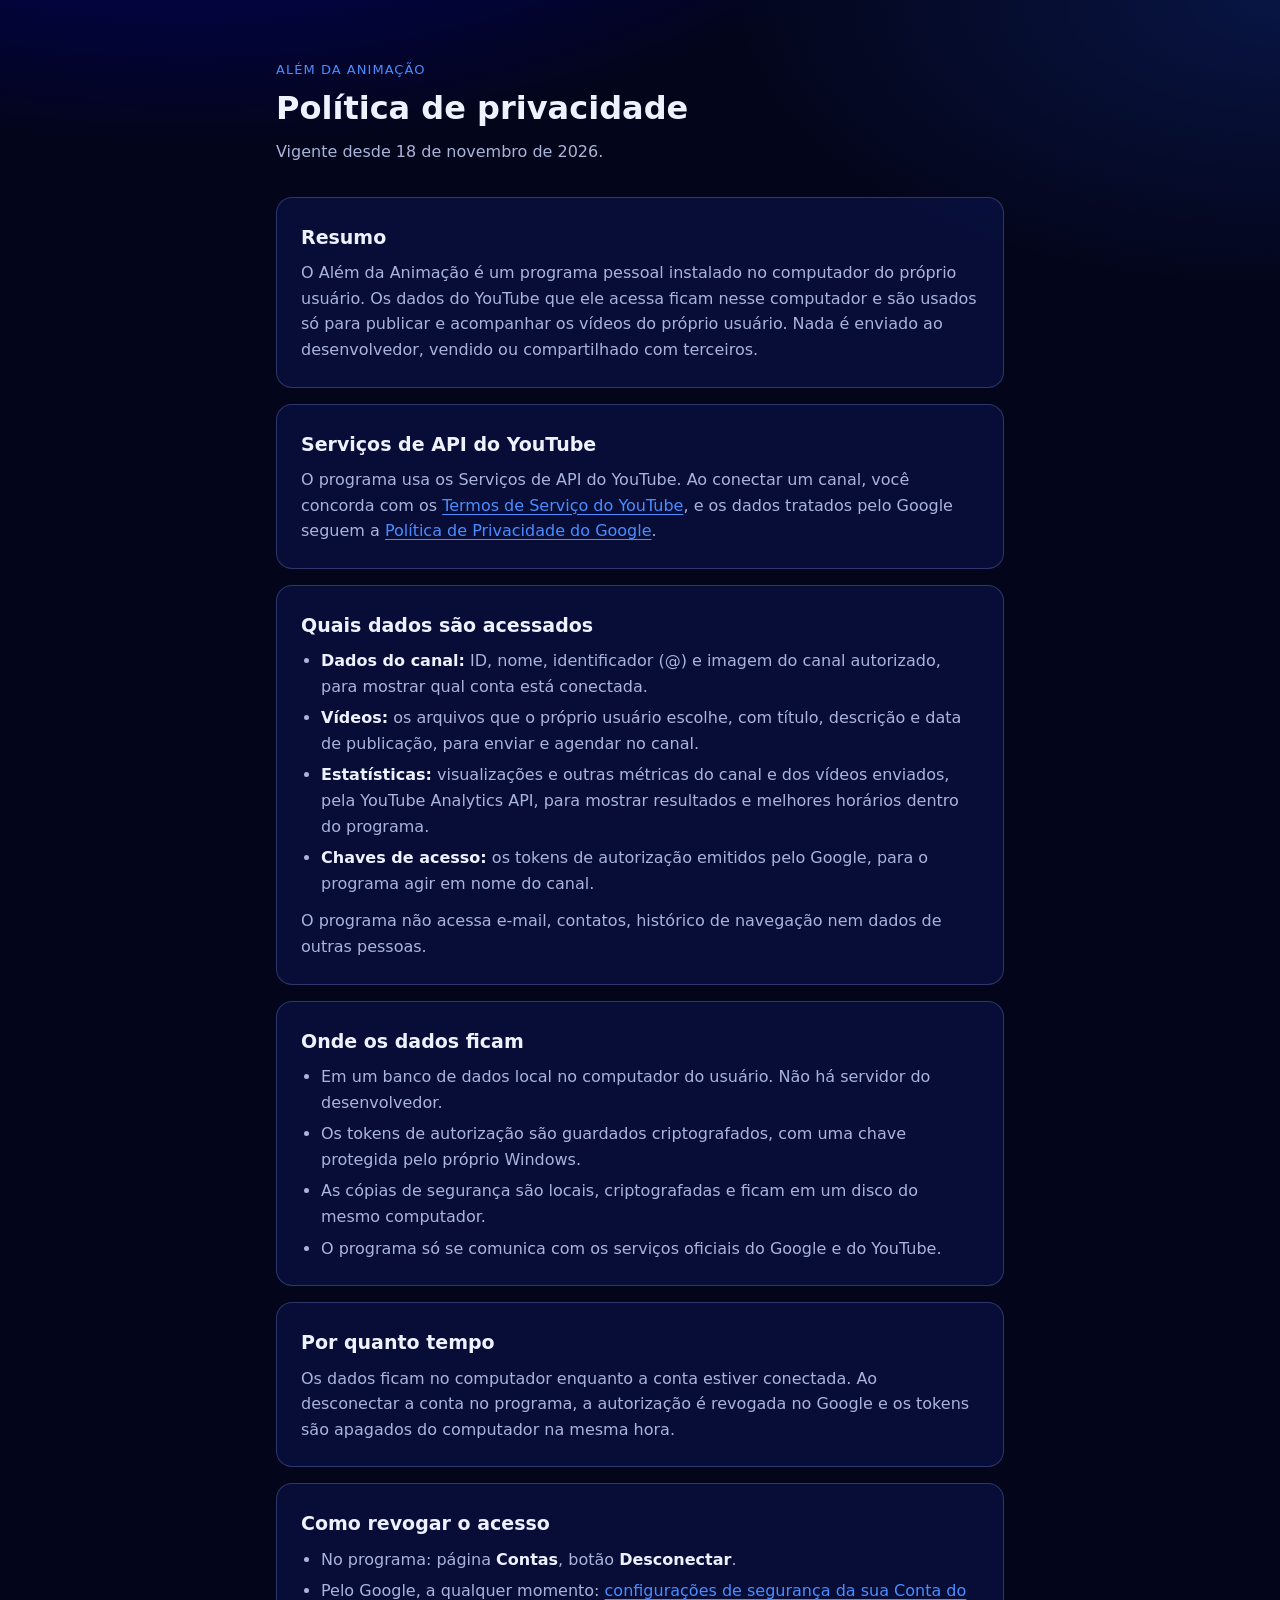
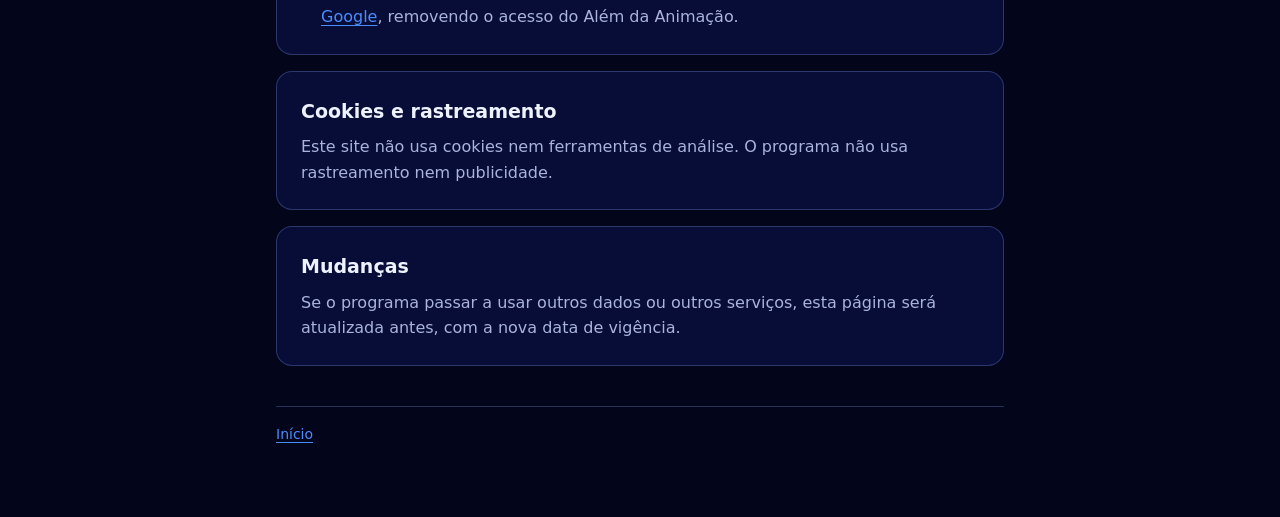
==== privacidade.html @ 0fb268ea "Página inicial e política de privacidade Co-Authored-By: Claude Opus 5.5 <noreply@anthropic.com>" ====
<!doctype html>
<html lang="pt-BR">
<head>
<meta charset="utf-8">
<meta name="viewport" content="width=device-width, initial-scale=1">
<title>Política de privacidade · Além da Animação</title>
<meta name="description" content="Como o Além da Animação usa e guarda os dados do YouTube.">
<link rel="stylesheet" href="estilo.css">
</head>
<body>
<main>
  <header>
    <span class="marca">Além da Animação</span>
    <h1>Política de privacidade</h1>
    <p>Vigente desde 18 de novembro de 2026.</p>
  </header>

  <section class="painel">
    <h2>Resumo</h2>
    <p>O Além da Animação é um programa pessoal instalado no computador do próprio usuário. Os dados do YouTube que ele acessa ficam nesse computador e são usados só para publicar e acompanhar os vídeos do próprio usuário. Nada é enviado ao desenvolvedor, vendido ou compartilhado com terceiros.</p>
  </section>

  <section class="painel">
    <h2>Serviços de API do YouTube</h2>
    <p>O programa usa os Serviços de API do YouTube. Ao conectar um canal, você concorda com os <a href="https://www.youtube.com/t/terms">Termos de Serviço do YouTube</a>, e os dados tratados pelo Google seguem a <a href="https://policies.google.com/privacy">Política de Privacidade do Google</a>.</p>
  </section>

  <section class="painel">
    <h2>Quais dados são acessados</h2>
    <ul>
      <li><strong>Dados do canal:</strong> ID, nome, identificador (@) e imagem do canal autorizado, para mostrar qual conta está conectada.</li>
      <li><strong>Vídeos:</strong> os arquivos que o próprio usuário escolhe, com título, descrição e data de publicação, para enviar e agendar no canal.</li>
      <li><strong>Estatísticas:</strong> visualizações e outras métricas do canal e dos vídeos enviados, pela YouTube Analytics API, para mostrar resultados e melhores horários dentro do programa.</li>
      <li><strong>Chaves de acesso:</strong> os tokens de autorização emitidos pelo Google, para o programa agir em nome do canal.</li>
    </ul>
    <p>O programa não acessa e-mail, contatos, histórico de navegação nem dados de outras pessoas.</p>
  </section>

  <section class="painel">
    <h2>Onde os dados ficam</h2>
    <ul>
      <li>Em um banco de dados local no computador do usuário. Não há servidor do desenvolvedor.</li>
      <li>Os tokens de autorização são guardados criptografados, com uma chave protegida pelo próprio Windows.</li>
      <li>As cópias de segurança são locais, criptografadas e ficam em um disco do mesmo computador.</li>
      <li>O programa só se comunica com os serviços oficiais do Google e do YouTube.</li>
    </ul>
  </section>

  <section class="painel">
    <h2>Por quanto tempo</h2>
    <p>Os dados ficam no computador enquanto a conta estiver conectada. Ao desconectar a conta no programa, a autorização é revogada no Google e os tokens são apagados do computador na mesma hora.</p>
  </section>

  <section class="painel">
    <h2>Como revogar o acesso</h2>
    <ul>
      <li>No programa: página <strong>Contas</strong>, botão <strong>Desconectar</strong>.</li>
      <li>Pelo Google, a qualquer momento: <a href="https://security.google.com/settings/security/permissions">configurações de segurança da sua Conta do Google</a>, removendo o acesso do Além da Animação.</li>
    </ul>
  </section>

  <section class="painel">
    <h2>Cookies e rastreamento</h2>
    <p>Este site não usa cookies nem ferramentas de análise. O programa não usa rastreamento nem publicidade.</p>
  </section>

  <section class="painel">
    <h2>Mudanças</h2>
    <p>Se o programa passar a usar outros dados ou outros serviços, esta página será atualizada antes, com a nova data de vigência.</p>
  </section>

  <footer>
    <a href="index.html">Início</a>
  </footer>
</main>
</body>
</html>
---- estilo.css ----
:root {
  --fundo: #03051a;
  --painel: rgba(15, 26, 92, 0.45);
  --borda: rgba(140, 166, 255, 0.27);
  --texto: #eef2ff;
  --suave: #aab4da;
  --destaque: #4a8dff;
}

* { box-sizing: border-box; }

body {
  margin: 0;
  min-height: 100vh;
  background:
    radial-gradient(1100px 520px at 15% -10%, rgba(0, 0, 128, 0.85), transparent 70%),
    radial-gradient(800px 420px at 100% 0%, rgba(30, 91, 255, 0.18), transparent 70%),
    var(--fundo);
  color: var(--texto);
  font: 16px/1.6 "Segoe UI", system-ui, -apple-system, sans-serif;
}

main {
  max-width: 760px;
  margin: 0 auto;
  padding: 56px 16px 72px;
}

header { margin-bottom: 32px; }

.marca {
  display: inline-block;
  font-size: 13px;
  letter-spacing: 0.08em;
  text-transform: uppercase;
  color: var(--destaque);
  margin-bottom: 8px;
}

h1 { font-size: 32px; line-height: 1.2; margin: 0 0 12px; }
h2 { font-size: 19px; margin: 32px 0 8px; }
p, li { color: var(--suave); }
p { margin: 0 0 12px; }
ul { padding-left: 20px; margin: 0 0 12px; }
li { margin-bottom: 6px; }
strong { color: var(--texto); font-weight: 600; }

a { color: var(--destaque); text-underline-offset: 3px; }
a:hover { color: #7fb0ff; }

.painel {
  background: var(--painel);
  border: 1px solid var(--borda);
  border-radius: 16px;
  padding: 24px 24px 12px;
  margin-bottom: 16px;
}

.painel h2:first-child { margin-top: 0; }

footer {
  margin-top: 40px;
  padding-top: 16px;
  border-top: 1px solid var(--borda);
  font-size: 14px;
  color: var(--suave);
}

footer a { margin-right: 16px; }

@media (max-width: 520px) {
  main { padding-top: 32px; }
  h1 { font-size: 26px; }
  .painel { padding: 18px 16px 6px; }
}
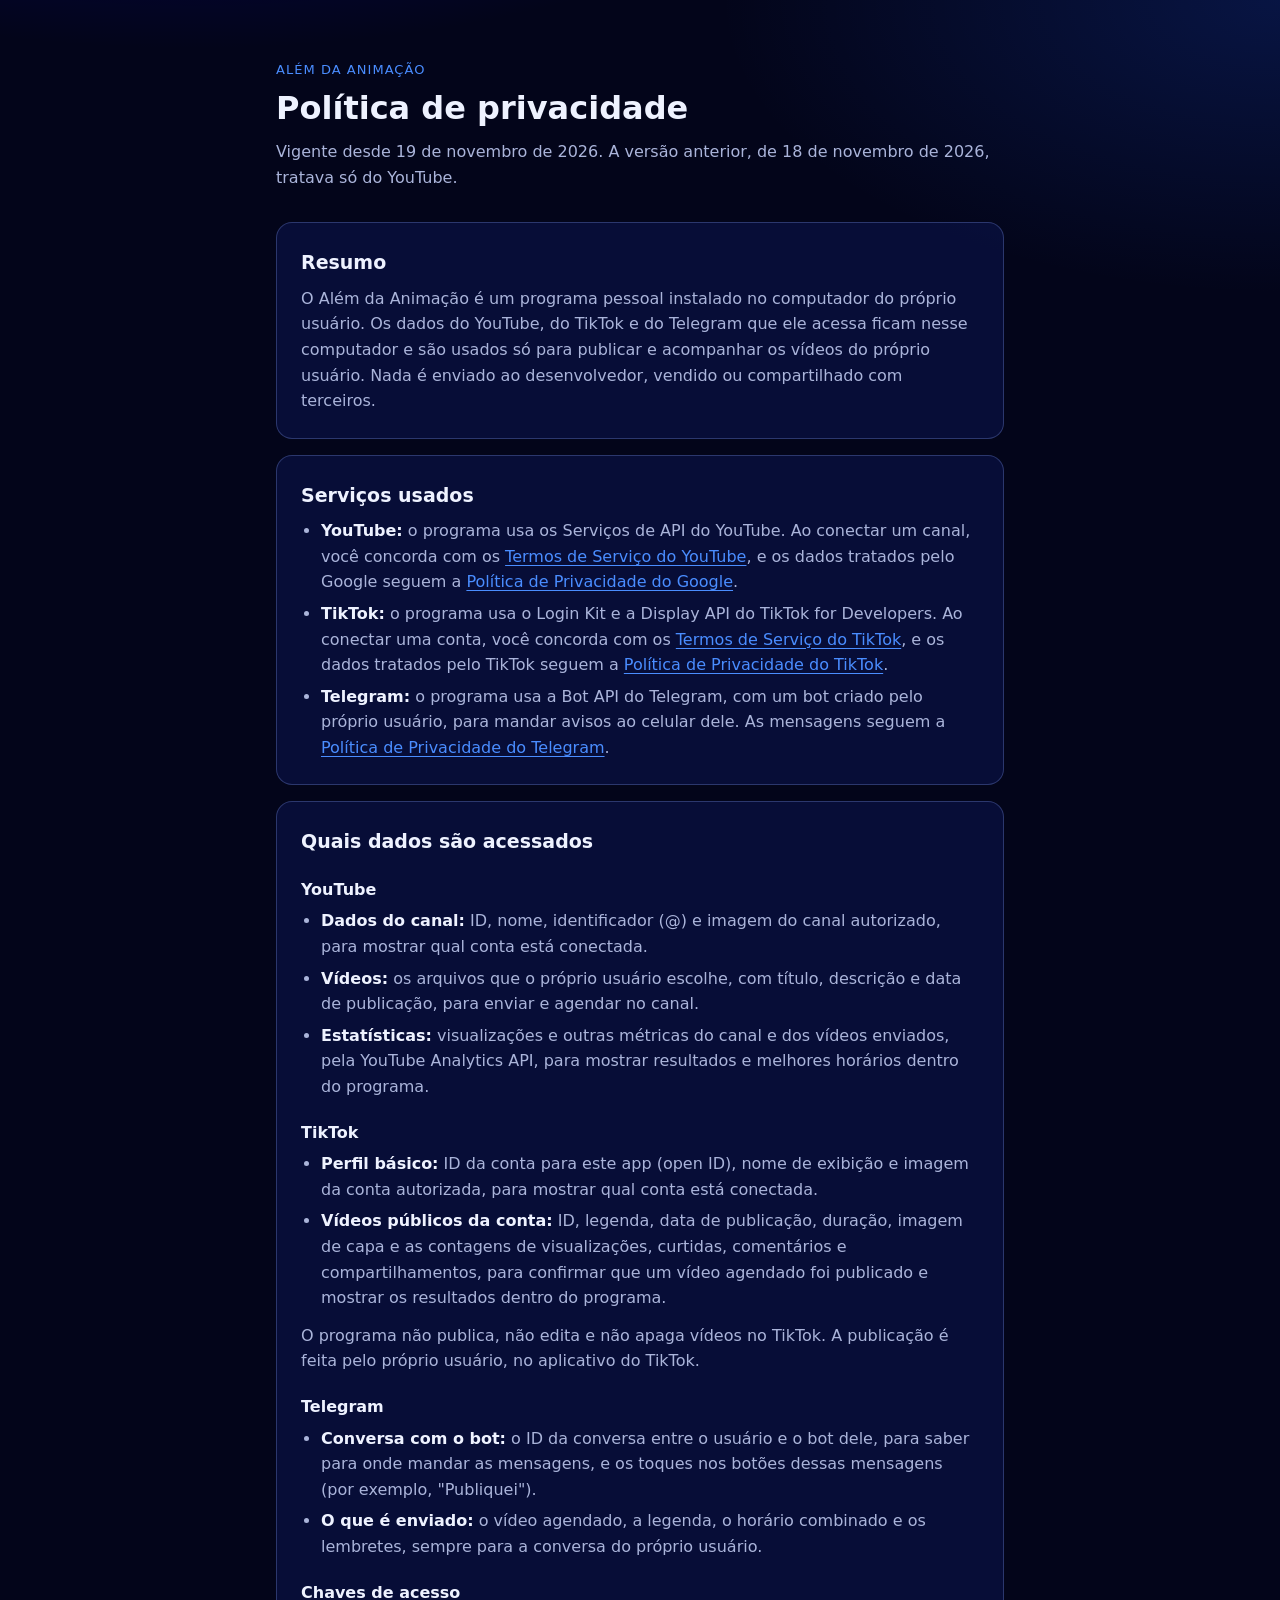
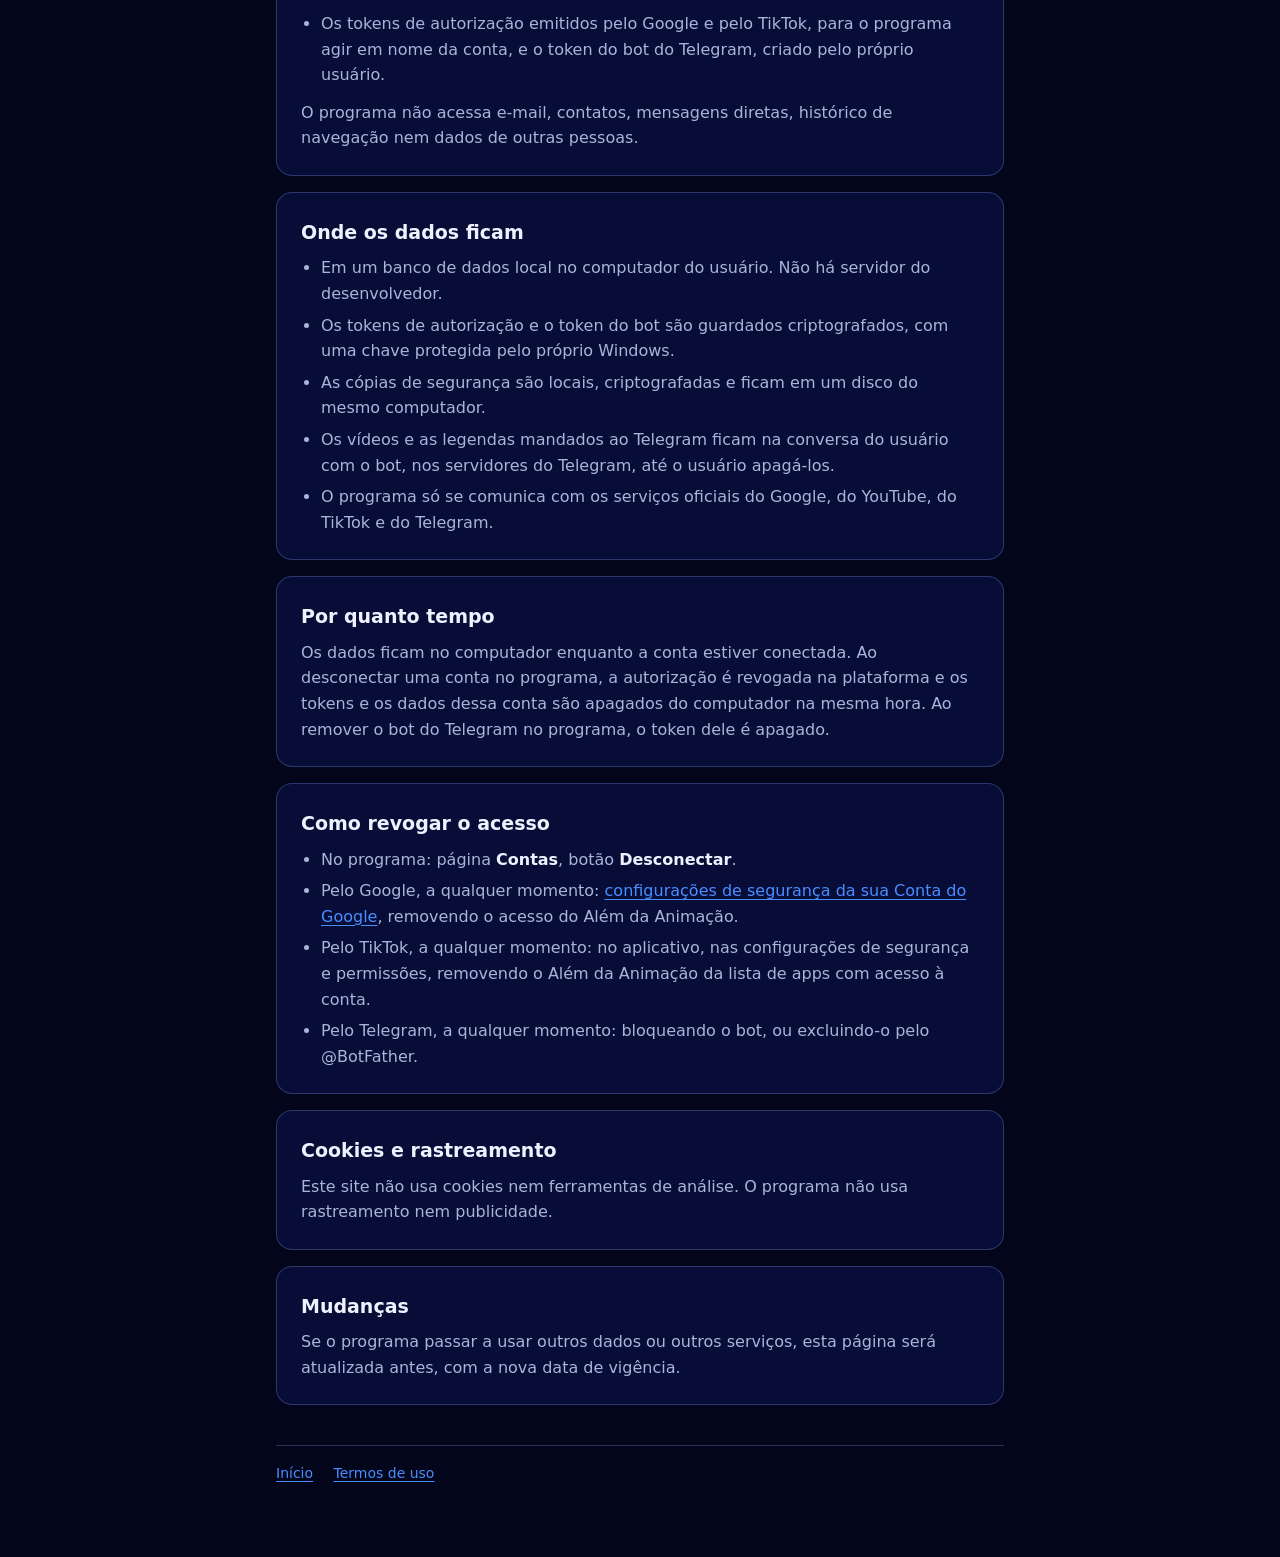
==== commit 9a6d0deb: "TikTok e Telegram na política de privacidade, página de termos de uso Co-Authored-By: Claude Opus 5." ====
--- a/privacidade.html
+++ b/privacidade.html
@@ -4,7 +4,7 @@
 <meta charset="utf-8">
 <meta name="viewport" content="width=device-width, initial-scale=1">
 <title>Política de privacidade · Além da Animação</title>
-<meta name="description" content="Como o Além da Animação usa e guarda os dados do YouTube.">
+<meta name="description" content="Como o Além da Animação usa e guarda os dados do YouTube, do TikTok e do Telegram.">
 <link rel="stylesheet" href="estilo.css">
 </head>
 <body>
@@ -12,43 +12,63 @@
   <header>
     <span class="marca">Além da Animação</span>
     <h1>Política de privacidade</h1>
-    <p>Vigente desde 18 de novembro de 2026.</p>
+    <p>Vigente desde 19 de novembro de 2026. A versão anterior, de 18 de novembro de 2026, tratava só do YouTube.</p>
   </header>
 
   <section class="painel">
     <h2>Resumo</h2>
-    <p>O Além da Animação é um programa pessoal instalado no computador do próprio usuário. Os dados do YouTube que ele acessa ficam nesse computador e são usados só para publicar e acompanhar os vídeos do próprio usuário. Nada é enviado ao desenvolvedor, vendido ou compartilhado com terceiros.</p>
+    <p>O Além da Animação é um programa pessoal instalado no computador do próprio usuário. Os dados do YouTube, do TikTok e do Telegram que ele acessa ficam nesse computador e são usados só para publicar e acompanhar os vídeos do próprio usuário. Nada é enviado ao desenvolvedor, vendido ou compartilhado com terceiros.</p>
   </section>
 
   <section class="painel">
-    <h2>Serviços de API do YouTube</h2>
-    <p>O programa usa os Serviços de API do YouTube. Ao conectar um canal, você concorda com os <a href="https://www.youtube.com/t/terms">Termos de Serviço do YouTube</a>, e os dados tratados pelo Google seguem a <a href="https://policies.google.com/privacy">Política de Privacidade do Google</a>.</p>
+    <h2>Serviços usados</h2>
+    <ul>
+      <li><strong>YouTube:</strong> o programa usa os Serviços de API do YouTube. Ao conectar um canal, você concorda com os <a href="https://www.youtube.com/t/terms">Termos de Serviço do YouTube</a>, e os dados tratados pelo Google seguem a <a href="https://policies.google.com/privacy">Política de Privacidade do Google</a>.</li>
+      <li><strong>TikTok:</strong> o programa usa o Login Kit e a Display API do TikTok for Developers. Ao conectar uma conta, você concorda com os <a href="https://www.tiktok.com/legal/terms-of-service">Termos de Serviço do TikTok</a>, e os dados tratados pelo TikTok seguem a <a href="https://www.tiktok.com/legal/privacy-policy">Política de Privacidade do TikTok</a>.</li>
+      <li><strong>Telegram:</strong> o programa usa a Bot API do Telegram, com um bot criado pelo próprio usuário, para mandar avisos ao celular dele. As mensagens seguem a <a href="https://telegram.org/privacy">Política de Privacidade do Telegram</a>.</li>
+    </ul>
   </section>
 
   <section class="painel">
     <h2>Quais dados são acessados</h2>
+    <h3>YouTube</h3>
     <ul>
       <li><strong>Dados do canal:</strong> ID, nome, identificador (@) e imagem do canal autorizado, para mostrar qual conta está conectada.</li>
       <li><strong>Vídeos:</strong> os arquivos que o próprio usuário escolhe, com título, descrição e data de publicação, para enviar e agendar no canal.</li>
       <li><strong>Estatísticas:</strong> visualizações e outras métricas do canal e dos vídeos enviados, pela YouTube Analytics API, para mostrar resultados e melhores horários dentro do programa.</li>
-      <li><strong>Chaves de acesso:</strong> os tokens de autorização emitidos pelo Google, para o programa agir em nome do canal.</li>
     </ul>
-    <p>O programa não acessa e-mail, contatos, histórico de navegação nem dados de outras pessoas.</p>
+    <h3>TikTok</h3>
+    <ul>
+      <li><strong>Perfil básico:</strong> ID da conta para este app (open ID), nome de exibição e imagem da conta autorizada, para mostrar qual conta está conectada.</li>
+      <li><strong>Vídeos públicos da conta:</strong> ID, legenda, data de publicação, duração, imagem de capa e as contagens de visualizações, curtidas, comentários e compartilhamentos, para confirmar que um vídeo agendado foi publicado e mostrar os resultados dentro do programa.</li>
+    </ul>
+    <p>O programa não publica, não edita e não apaga vídeos no TikTok. A publicação é feita pelo próprio usuário, no aplicativo do TikTok.</p>
+    <h3>Telegram</h3>
+    <ul>
+      <li><strong>Conversa com o bot:</strong> o ID da conversa entre o usuário e o bot dele, para saber para onde mandar as mensagens, e os toques nos botões dessas mensagens (por exemplo, "Publiquei").</li>
+      <li><strong>O que é enviado:</strong> o vídeo agendado, a legenda, o horário combinado e os lembretes, sempre para a conversa do próprio usuário.</li>
+    </ul>
+    <h3>Chaves de acesso</h3>
+    <ul>
+      <li>Os tokens de autorização emitidos pelo Google e pelo TikTok, para o programa agir em nome da conta, e o token do bot do Telegram, criado pelo próprio usuário.</li>
+    </ul>
+    <p>O programa não acessa e-mail, contatos, mensagens diretas, histórico de navegação nem dados de outras pessoas.</p>
   </section>
 
   <section class="painel">
     <h2>Onde os dados ficam</h2>
     <ul>
       <li>Em um banco de dados local no computador do usuário. Não há servidor do desenvolvedor.</li>
-      <li>Os tokens de autorização são guardados criptografados, com uma chave protegida pelo próprio Windows.</li>
+      <li>Os tokens de autorização e o token do bot são guardados criptografados, com uma chave protegida pelo próprio Windows.</li>
       <li>As cópias de segurança são locais, criptografadas e ficam em um disco do mesmo computador.</li>
-      <li>O programa só se comunica com os serviços oficiais do Google e do YouTube.</li>
+      <li>Os vídeos e as legendas mandados ao Telegram ficam na conversa do usuário com o bot, nos servidores do Telegram, até o usuário apagá-los.</li>
+      <li>O programa só se comunica com os serviços oficiais do Google, do YouTube, do TikTok e do Telegram.</li>
     </ul>
   </section>
 
   <section class="painel">
     <h2>Por quanto tempo</h2>
-    <p>Os dados ficam no computador enquanto a conta estiver conectada. Ao desconectar a conta no programa, a autorização é revogada no Google e os tokens são apagados do computador na mesma hora.</p>
+    <p>Os dados ficam no computador enquanto a conta estiver conectada. Ao desconectar uma conta no programa, a autorização é revogada na plataforma e os tokens e os dados dessa conta são apagados do computador na mesma hora. Ao remover o bot do Telegram no programa, o token dele é apagado.</p>
   </section>
 
   <section class="painel">
@@ -56,6 +76,8 @@
     <ul>
       <li>No programa: página <strong>Contas</strong>, botão <strong>Desconectar</strong>.</li>
       <li>Pelo Google, a qualquer momento: <a href="https://security.google.com/settings/security/permissions">configurações de segurança da sua Conta do Google</a>, removendo o acesso do Além da Animação.</li>
+      <li>Pelo TikTok, a qualquer momento: no aplicativo, nas configurações de segurança e permissões, removendo o Além da Animação da lista de apps com acesso à conta.</li>
+      <li>Pelo Telegram, a qualquer momento: bloqueando o bot, ou excluindo-o pelo @BotFather.</li>
     </ul>
   </section>
 
@@ -71,6 +93,7 @@
 
   <footer>
     <a href="index.html">Início</a>
+    <a href="termos.html">Termos de uso</a>
   </footer>
 </main>
 </body>
--- a/estilo.css
+++ b/estilo.css
@@ -39,6 +39,7 @@
 
 h1 { font-size: 32px; line-height: 1.2; margin: 0 0 12px; }
 h2 { font-size: 19px; margin: 32px 0 8px; }
+h3 { font-size: 16px; margin: 20px 0 6px; }
 p, li { color: var(--suave); }
 p { margin: 0 0 12px; }
 ul { padding-left: 20px; margin: 0 0 12px; }
